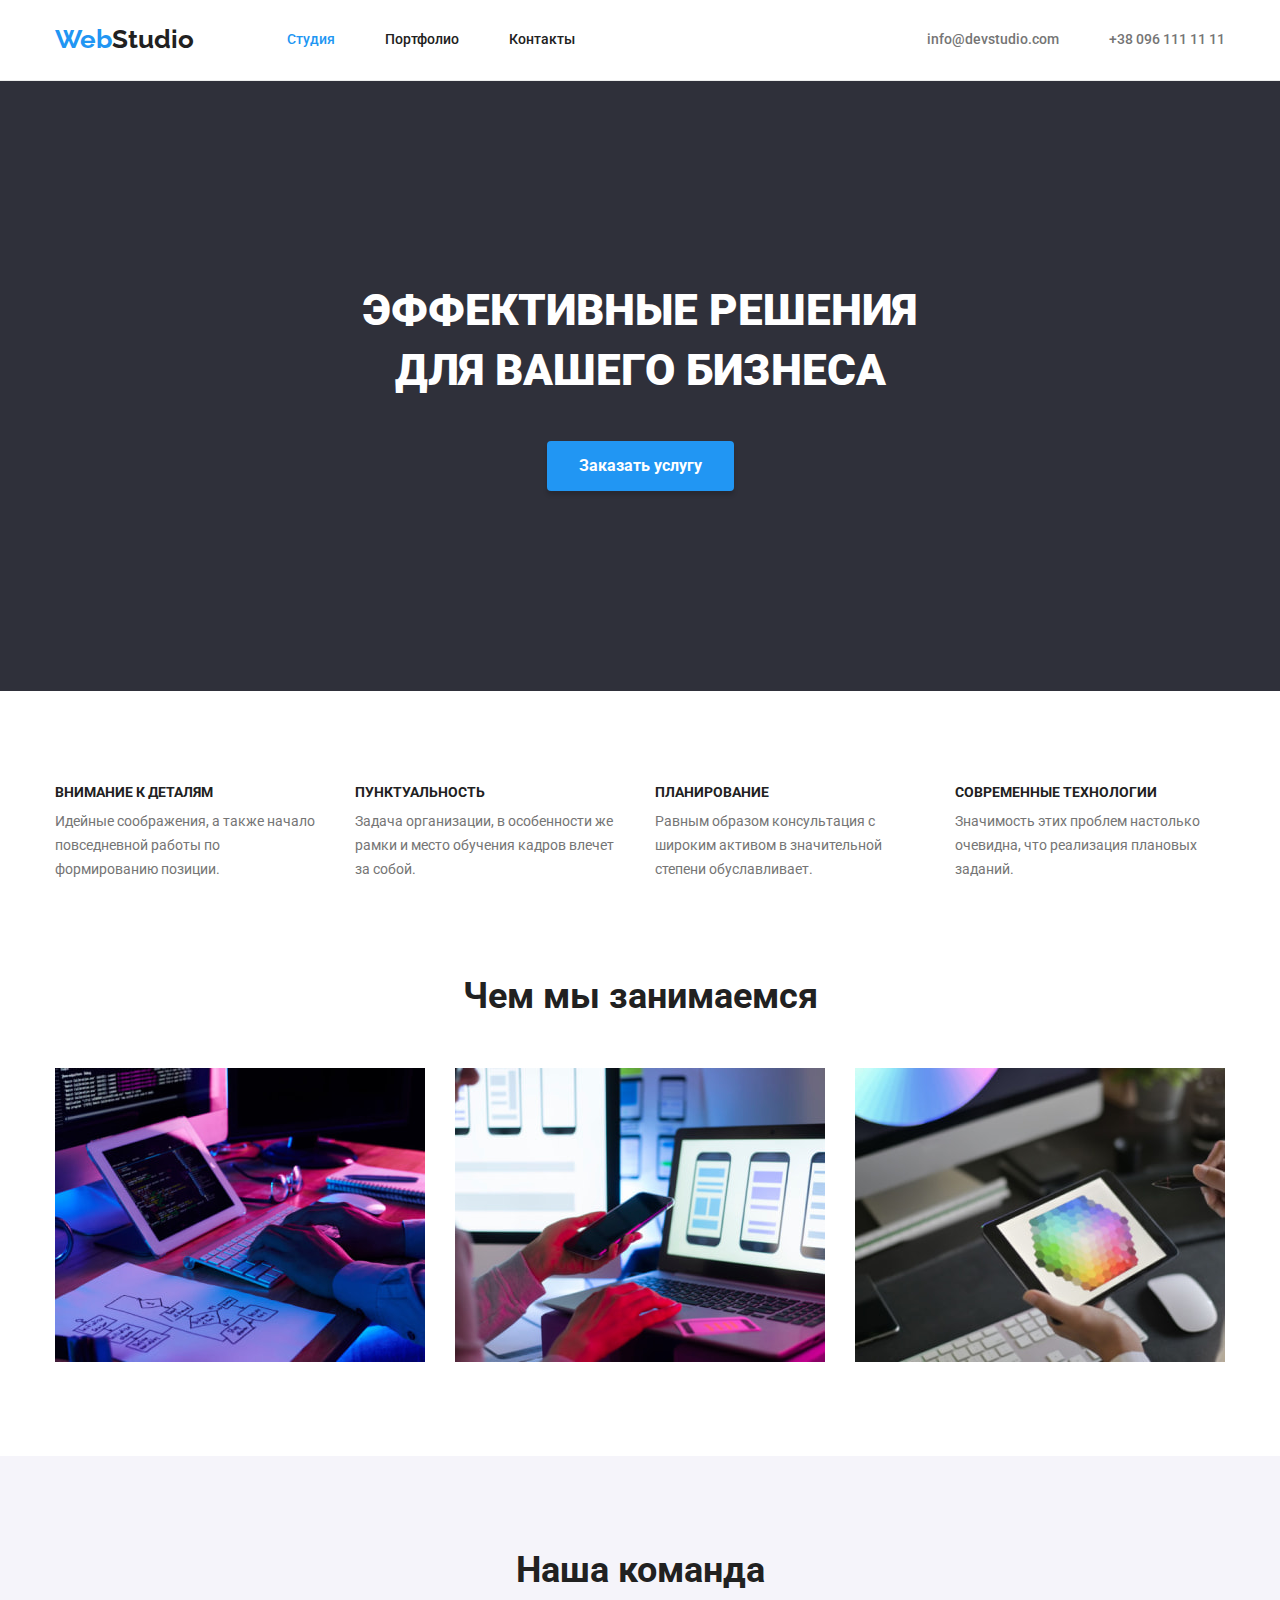
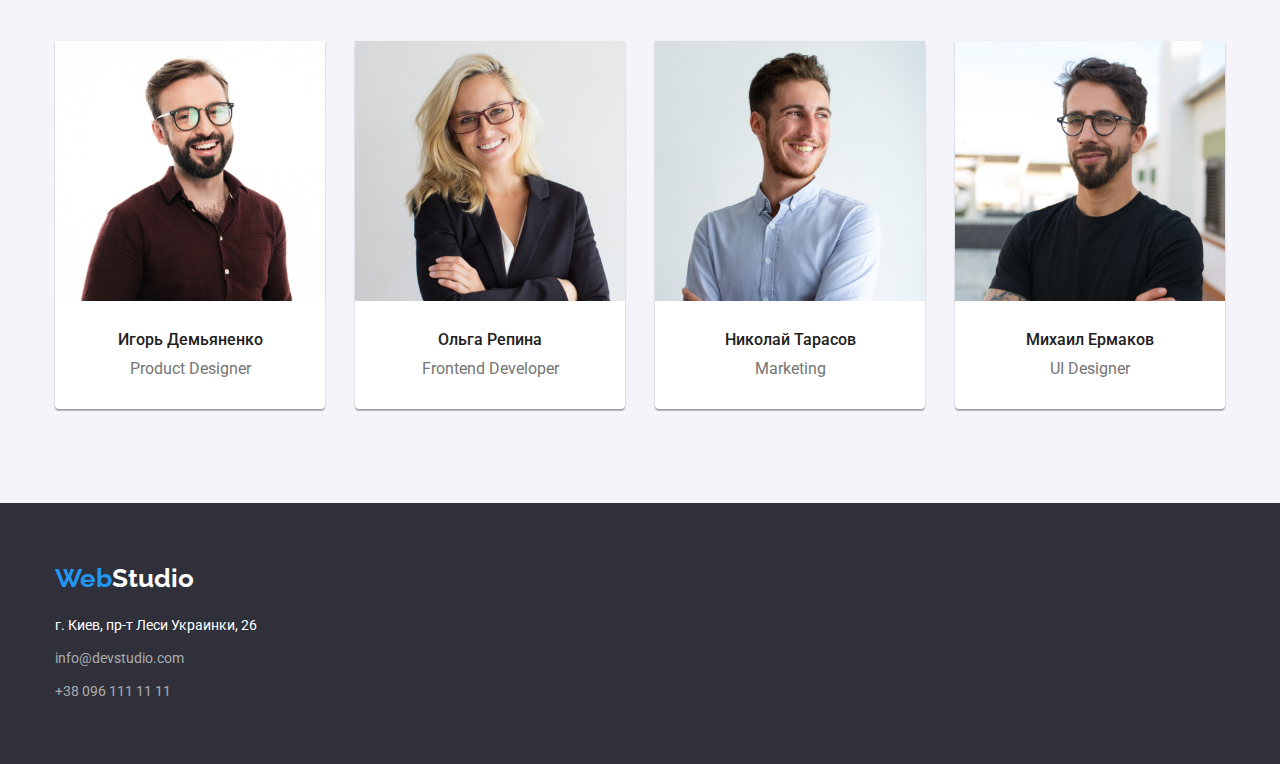
==== index.html @ 48e83b1e "Initial commit" ====
<!DOCTYPE html>
<html lang="ru">

<head>
    <meta charset="UTF-8">
    <meta http-equiv="X-UA-Compatible" content="IE=edge">
    <meta name="viewport" content="width=device-width, initial-scale=1.0">
    <title>WebStudio</title>
    <link rel="preconnect" href="https://fonts.googleapis.com">
    <link rel="preconnect" href="https://fonts.gstatic.com" crossorigin>
    <link
        href="https://fonts.googleapis.com/css2?family=Raleway:wght@700&family=Roboto:wght@400;500;700;900&display=swap"
        rel="stylesheet">
    <link rel="stylesheet" href="https://cdn.jsdelivr.net/npm/modern-normalize@1.1.0/modern-normalize.min.css">

    <link rel="stylesheet" href="./css/styles.css">
</head>

<body>
    <!--Navigation-->

    <header class="header-page">
        <div class="container header-container">
            <nav class="nav">
                <a href="/" class="logo">Web<span class="logo-header">Studio</span>
                </a>

                <ul class="site-nav">
                    <li class="item">
                        <a href="./index.html" class="link-nav current">
                            Студия
                        </a>
                    </li>

                    <li class="item">
                        <a href="./portfolio.html" class="link-nav">
                            Портфолио
                        </a>
                    </li>

                    <li class="item">
                        <a href="#Contacts" class="link-nav">
                            Контакты
                        </a>
                    </li>
                </ul>
            </nav>
            <ul class="header-contacts">
                <li class="item">
                    <a href="mailto:info@devstudio.com" class="contacts nav-contacts">info@devstudio.com</a>
                </li>
                <li class="item">
                    <a href="tet:+380961111111" class="contacts nav-contacts">+38 096 111 11 11</a>
                </li>
            </ul>
        </div>
    </header>

    <main>
        <!--Hero-->
        <section class="hero">
            <h1 class="hero-title">
                Эффективные решения <br />для вашего бизнеса
            </h1>
            <button type="button" class="hero-button">Заказать услугу</button>
        </section>
        <!--Переваги-->
        <section class="section">
            <div class="container">
                <h2 class="section-title visually-hidden">Наши особенности</h2>
                <ul class="benefits">
                    <li class="item">
                        <h3 class="title-benefits">
                            Внимание к деталям
                        </h3>
                        <p class="text-benefits">
                            Идейные соображения, а также начало повседневной работы по формированию позиции.
                        </p>
                    </li>

                    <li class="item">
                        <h3 class="title-benefits">
                            Пунктуальность
                        </h3>
                        <p class="text-benefits">
                            Задача организации, в особенности же рамки и место обучения кадров влечет за собой.
                        </p>
                    </li>

                    <li class="item">
                        <h3 class="title-benefits">
                            Планирование
                        </h3>
                        <p class="text-benefits">
                            Равным образом консультация с широким активом в значительной степени обуславливает.
                        </p>
                    </li>

                    <li class="item">
                        <h3 class="title-benefits">
                            Современные технологии
                        </h3>
                        <p class="text-benefits">
                            Значимость этих проблем настолько очевидна, что реализация плановых заданий.
                        </p>
                    </li>

                </ul>
            </div>
        </section>
        <!--Services-->
        <section class="section services">
            <div class="container">
                <h2 class="section-title services-title ">Чем мы занимаемся</h2>
                <ul class="services-img">
                    <li class="item">
                        <img src="./img/pk1.jpg" alt="Человек пишет код" width="370">
                    </li>
                    <li class="item">
                        <img src="./img/pk2.jpg" alt="Телефон и компьютер" width="370">
                    </li>
                    <li class="item">
                        <img src="./img/pk3.jpg" alt="Планшет" width="370">
                    </li>
                </ul>
            </div>
        </section>
        <!--Team-->
        <section class="section team">
            <div class="container">
                <h2 class="section-title team-title">Наша команда</h2>
                <ul class="team-list">
                    <li class="item">
                        <img src="./img/man1.jpg" alt="Юноша" width="270">
                        <div class="team-card">
                            <h3 class="person">Игорь Демьяненко</h3>
                            <p lang="en" class="profession">Product Designer</p>
                        </div>

                    </li>
                    <li class="item">

                        <img src="./img/woman2.jpg" alt="Девушка" width="270">
                        <div class="team-card">
                            <h3 class="person">Ольга Репина</h3>
                            <p lang="en" class="profession">Frontend Developer</p>
                        </div>
                    </li>
                    <li class="item">

                        <img src="./img/man3.jpg" alt="Юноша" width="270">
                        <div class="team-card">
                            <h3 class="person">Николай Тарасов</h3>
                            <p lang="en" class="profession">Marketing</p>
                        </div>
                    </li>
                    <li class="item">

                        <img src="./img/man4.jpg" alt="Юноша" width="270">
                        <div class="team-card">
                            <h3 class="person">Михаил Ермаков</h3>
                            <p lang="en" class="profession">UI Designer</p>
                        </div>
                    </li>
                </ul>
            </div>
        </section>
    </main>
    <!--Footer-->
    <footer class="footer">
        <div class="container">
            <a href="./index.html" class="logo footer-logo">Web<span class="logo-footer">Studio</span>
            </a>
            <address class="address">г. Киев, пр-т Леси Украинки, 26</address>
            <ul class="footer-contacts-list">
                <li class="item">
                    <a href="mailto:info@devstudio.com" class="footer-contacts">info@devstudio.com</a>
                </li>
                <li class="item">
                    <a href="tet:+380961111111" class="footer-contacts">+38 096 111 11 11</a>
                </li>
            </ul>
        </div>
    </footer>

</body>

</html>
---- css/styles.css ----
body {
    color: #212121;
    ;
    font-family: 'Roboto',
        sans-serif;
}

a {
    text-decoration: none;
}

ul {
    list-style: none;
    margin: 0;
    padding: 0;
}

h1,
h2,
h3,
h4,
h5,
h6,
p {
    margin: 0;
}

section {
    padding-top: 94px;
    padding-bottom: 94px;
}

.container {
    margin-left: auto;
    margin-right: auto;
    padding-right: 15px;
    padding-left: 15px;
    width: 1200px;
}

img {
    display: block;
    max-width: 100%;
    height: auto;
}

/*Navigation*/
.header-container {
    display: flex;
    align-items: center;
}

.header-page {
    background: #FFFFFF;
    border-bottom: 1px solid #ECECEC;
}

.nav {
    display: flex;
    align-items: center;
    margin: 0;
    max-width: 100%;
}

.logo {
    margin-top: 0;
    font-family: 'Raleway';
    font-weight: 700;
    font-size: 26px;
    line-height: 1.2;
    color: #2196F3;
}

.logo-header {
    color: #212121;
}

.site-nav {
    display: flex;
    margin-left: 93px;
    margin-top: 0;
}

.site-nav .item:not(:last-child) {
    margin-right: 50px;
}

.nav-contacts,
.link-nav {
    display: block;
    padding-top: 32px;
    padding-bottom: 32px;
    margin-top: 0;
    margin-bottom: 0;
}

.link-nav {
    font-weight: 500;
    font-size: 14px;
    line-height: 1.14;
    color: #212121;
}

.link-nav.current {
    color: #2196F3;
    ;
}

.link-nav:hover,
.link-nav:focus {
    font-weight: 500;
    font-size: 14px;
    line-height: 1.14;
    color: #2196F3;
}

.header-contacts {
    display: flex;
    margin-left: auto;
}

.header-contacts .item:not(:last-child) {
    margin-right: 50px;
}


.header-contacts .contacts {
    font-weight: 500;
    font-size: 14px;
    line-height: 1.14;
    color: #757575;
}

.contacts:hover,
.contacts:focus {
    color: #2196f3;
}

.link-nav,
.contacts,
.btn {
    cursor: pointer;
}

/*Hero*/
.hero {
    margin-left: auto;
    margin-right: auto;
    padding-top: 200px;
    padding-bottom: 200px;
    max-width: 1600px;
    text-align: center;
    background-color: #2F303A;
}

.hero-title {
    margin: 0;
    margin-bottom: 40px;
    font-weight: 900;
    font-size: 44px;
    line-height: 1.36;
    background-color: #2F303A;
    color: #FFFFFF;
    text-transform: uppercase;
    text-align: center;


}

.hero .hero-button {
    padding: 10px 32px;
    box-shadow: 0px 4px 4px rgba(0, 0, 0, 0.15);
    border-radius: 4px;
    font-weight: 700;
    border: 0;
    font-size: 16px;
    line-height: 1.87;
    background-color: #2196f3;
    color: #FFFFFF;
    font-family: inherit;
}

.hero-button:hover,
.hero-button:focus {}

/*Переваги*/
.section-title {

    font-weight: 700;
    font-size: 36px;
    line-height: 1.16;
    text-align: center;
}

.visually-hidden {
    position: absolute;
    white-space: nowrap;
    width: 1px;
    height: 1px;
    overflow: hidden;
    border: 0;
    padding: 0;
    clip: rect(0 0 0 0);
    clip-path: inset(50%);
    margin: -1px;
}

.title-benefits {
    font-weight: 700;
    font-size: 14px;
    line-height: 1.14;
    text-transform: uppercase;
}

.benefits {
    display: flex;
    flex-wrap: wrap;
    margin-top: 0;
    padding-left: 0;
}

.benefits .item {
    width: 270px;
}

.benefits .item:not(:last-child) {
    margin-right: 30px;
}

.text-benefits {
    margin-top: 10px;
    font-size: 14px;
    line-height: 1.7;
    color: #757575;
}

/*Services*/
.section.services {
    padding-top: 0;
    padding-right: 0;
    padding-left: 0;
}

.services-title {
    margin-top: 0;
    margin-bottom: 50px;

}

.services-img {
    display: flex;
    flex-wrap: wrap;
    margin-top: 0;
    padding-left: 0;
}

.services-img .item:not(:last-child) {
    margin-right: 30px;
}

/*Team*/
.team {
    background-color: #F5F4FA;
    padding-right: 0;
    padding-left: 0;
}


.team-title {
    padding-top: 0;
    margin: 0;
    margin-bottom: 50px;
}

.team-list {
    display: flex;
    flex-wrap: wrap;
    margin-top: 0;
    margin: 0;
    padding-left: 0;
}

.team-list .item {
    box-shadow: 0px 1px 3px rgba(0, 0, 0, 0.12),
        0px 1px 1px rgba(0, 0, 0, 0.14),
        0px 2px 1px rgba(0, 0, 0, 0.2);
    border-radius: 0px 0px 4px 4px;
    background-color: #FFFFFF;
}

.team-list .item:not(:last-child) {
    margin-right: 30px;
}

.team-card {
    padding-top: 30px;
    padding-bottom: 30px;
    margin-right: auto;
    margin-left: auto;
    text-align: center;
}

.person {
    margin-bottom: 10px;
    font-weight: 500;
    font-size: 16px;
    line-height: 1.18;
}

.profession {
    font-size: 16px;
    line-height: 1.18;
    color: #757575;
}

/*Footer*/
.footer {
    display: block;
    padding-top: 60px;
    padding-bottom: 60px;
    background-color: #2F303A;
    max-width: 1600px;
    margin-left: auto;
    margin-right: auto;
}

.footer-logo {
    display: block;
    margin-bottom: 20px;
}

.logo-footer {
    color: #FFFFFF;
}

.address {
    margin-bottom: 9px;
    font-size: 14px;
    line-height: 1.7;
    color: #FFFFFF;
    font-style: normal;
}

.footer-contacts-list {
    margin: 0;
    padding-left: 0;
}

.footer-contacts {
    font-size: 14px;
    line-height: 1.7;
    color: rgba(255, 255, 255, 0.6);
}

.footer-contacts-list .item:not(:last-child) {
    margin-bottom: 9px;
}

/*Основна сторінка Портфоліо*/
.filter {
    display: flex;
    justify-content: center;
    align-items: baseline;
    margin: 0;
    margin-bottom: 50px;
}

.filter .item:not(:last-child) {
    margin-right: 8px;
}

.btn {
    box-sizing: border-box;
    height: 38px;
    padding: 6px 22px;
    margin: 0;
    font-weight: 500;
    font-size: 16px;
    line-height: 1.6;
    background: #F5F4FA;
    border: none;
    border-radius: 4px;
    font-family: inherit;
}

.btn:hover,
.btn:focus {
    background-color: #2196F3;
    color: #FFFFFF;
}

.portfolio-bloxs {
    display: flex;
    flex-wrap: wrap;
    margin-left: -30px;
    margin-top: -30px;

}

.portfolio-bloxs .item {
    border: none;
    margin-left: 30px;
    margin-top: 30px;
    flex-basis: calc((100% - 90px) / 3);
    background: #FFFFFF;
}

.text-portfolio {
    padding: 20px 24px;
}

.filter-title {
    margin-bottom: 4px;
    font-weight: 700;
    font-size: 18px;
    line-height: 2;
    color: #212121;
}

.filter-text {
    font-size: 16px;
    line-height: 1.87;
    color: #757575;
}
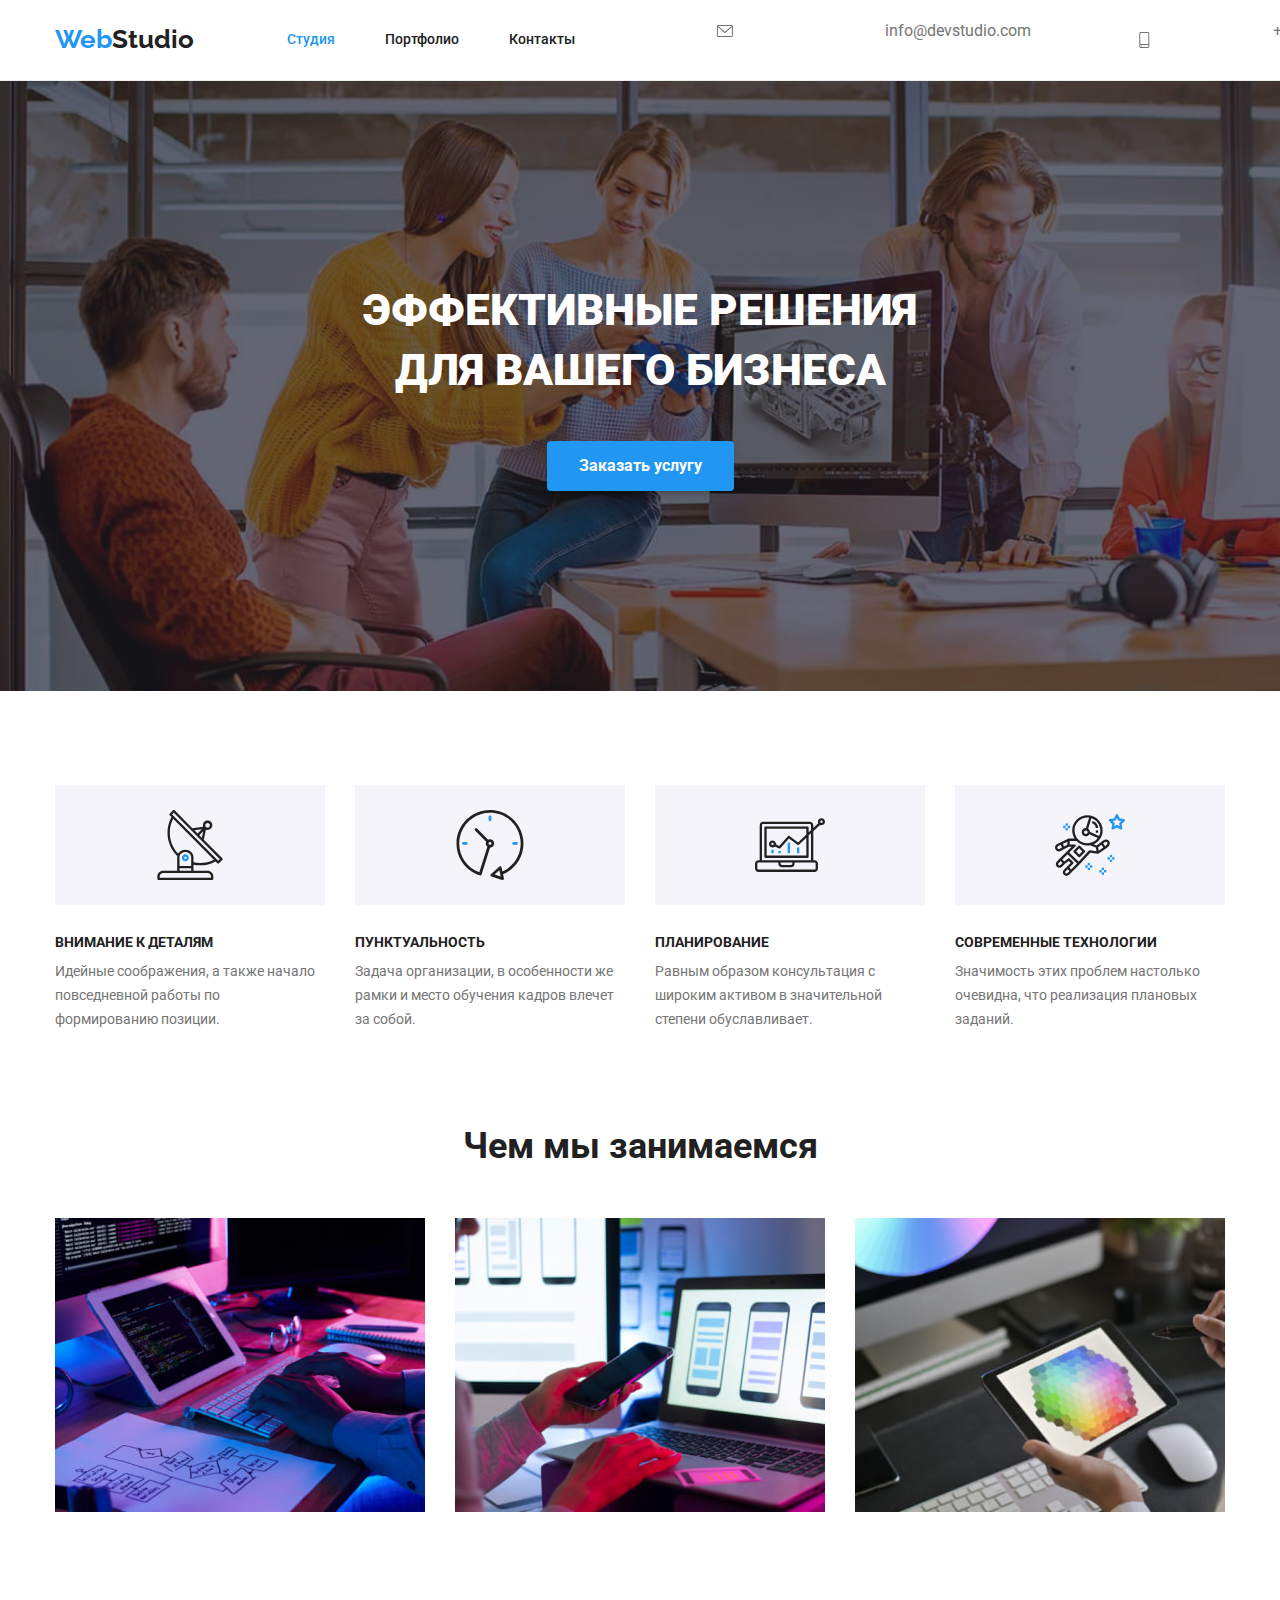
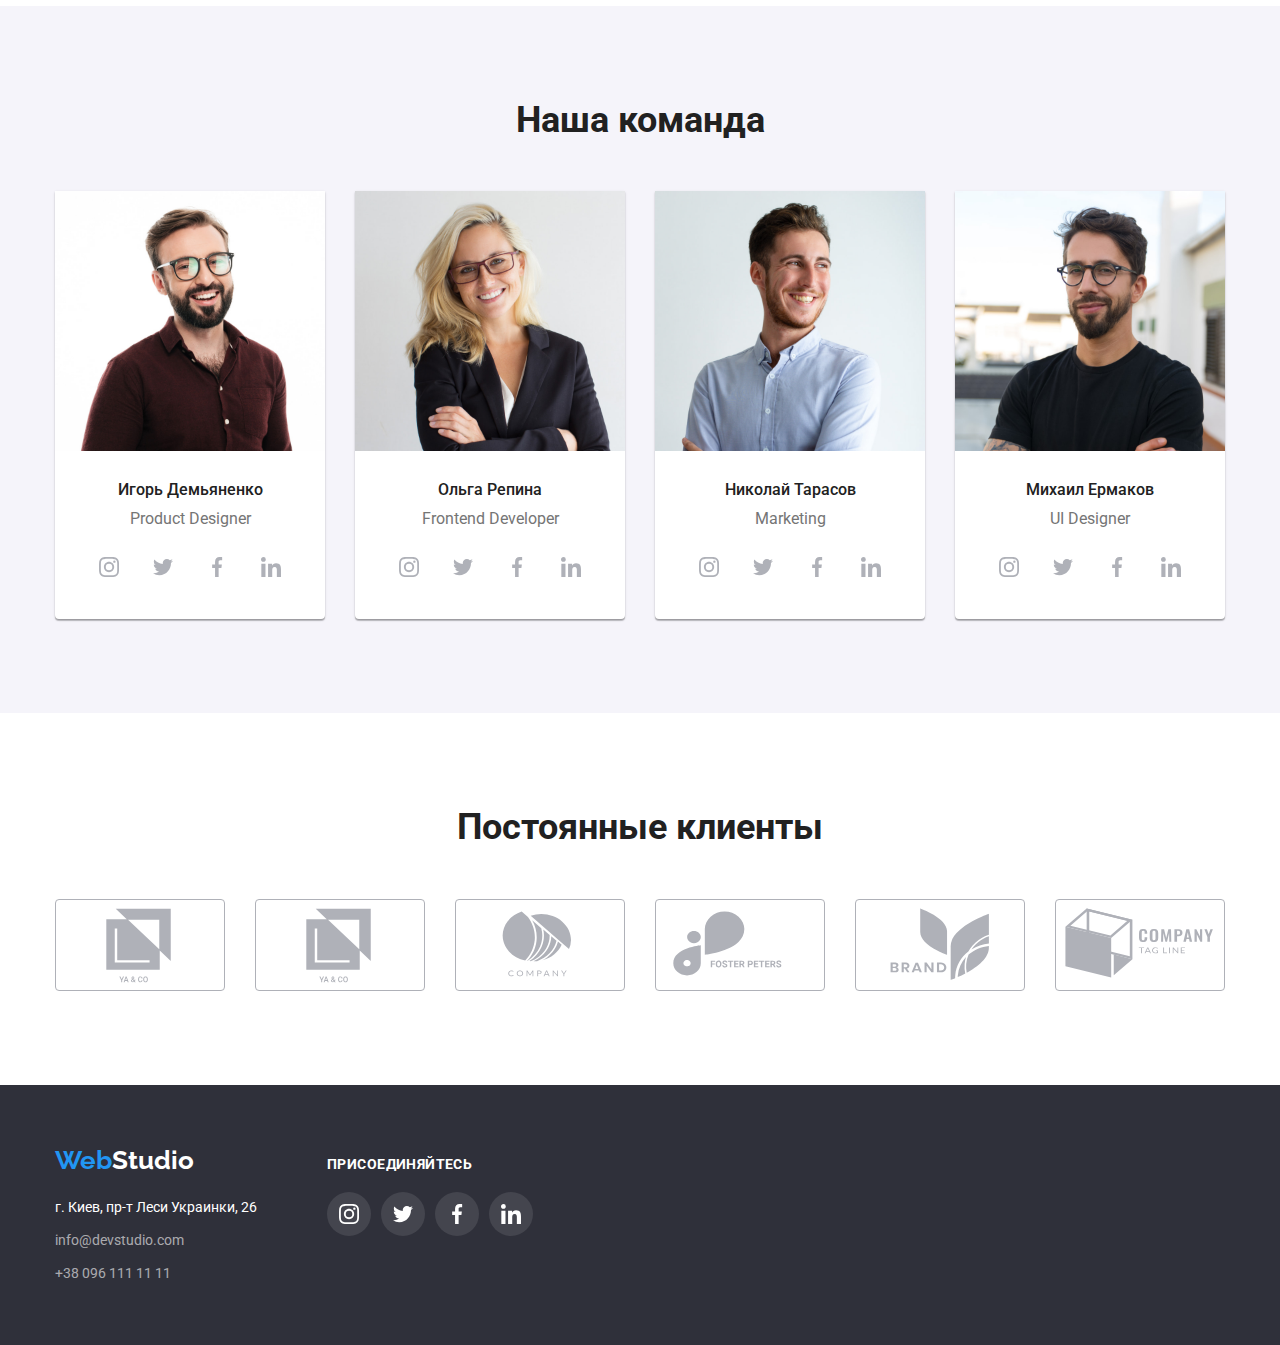
==== commit bd5dfd42: "Додані всі іконки" ====
--- a/index.html
+++ b/index.html
@@ -47,10 +47,20 @@
             </nav>
             <ul class="header-contacts">
                 <li class="item">
-                    <a href="mailto:info@devstudio.com" class="contacts nav-contacts">info@devstudio.com</a>
+                    <a class="contacts-link" href="mailto:info@devstudio.com" class="contacts nav-contacts">
+                        <svg class="contacts-icon" with="16" height="12">
+                            <use href="./img/sprite.svg#icon-mail"></use>
+                        </svg>
+                        info@devstudio.com
+                    </a>
                 </li>
                 <li class="item">
-                    <a href="tet:+380961111111" class="contacts nav-contacts">+38 096 111 11 11</a>
+                    <a class="contacts-link" href="tet:+380961111111" class="contacts nav-contacts">
+                        <svg class="contacts-icon" with="10" height="16">
+                            <use href="./img/sprite.svg#icon-phone"></use>
+                        </svg>
+                        +38 096 111 11 11
+                    </a>
                 </li>
             </ul>
         </div>
@@ -70,6 +80,11 @@
                 <h2 class="section-title visually-hidden">Наши особенности</h2>
                 <ul class="benefits">
                     <li class="item">
+                        <div class="benefits-pictures">
+                            <svg class="benefits-icons" widht="70" height="70">
+                                <use href="./img/sprite.svg#icon-antenna-1"></use>
+                            </svg>
+                        </div>
                         <h3 class="title-benefits">
                             Внимание к деталям
                         </h3>
@@ -79,6 +94,11 @@
                     </li>
 
                     <li class="item">
+                        <div class="benefits-pictures">
+                            <svg class="benefits-icons" widht="70" height="70">
+                                <use href="./img/sprite.svg#icon-clock-1"></use>
+                            </svg>
+                        </div>
                         <h3 class="title-benefits">
                             Пунктуальность
                         </h3>
@@ -88,6 +108,11 @@
                     </li>
 
                     <li class="item">
+                        <div class="benefits-pictures">
+                            <svg class="benefits-icons" widht="70" height="70">
+                                <use href="./img/sprite.svg#icon-diagram-1"></use>
+                            </svg>
+                        </div>
                         <h3 class="title-benefits">
                             Планирование
                         </h3>
@@ -97,6 +122,11 @@
                     </li>
 
                     <li class="item">
+                        <div class="benefits-pictures">
+                            <svg class="benefits-icons" widht="70" height="70">
+                                <use href="./img/sprite.svg#icon-astronaut-1"></use>
+                            </svg>
+                        </div>
                         <h3 class="title-benefits">
                             Современные технологии
                         </h3>
@@ -135,6 +165,40 @@
                         <div class="team-card">
                             <h3 class="person">Игорь Демьяненко</h3>
                             <p lang="en" class="profession">Product Designer</p>
+                            <ul class="social-icons-list">
+                                <li class="team-social-icons">
+                                    <a class="link-social-icons" href="">
+                                        <svg class="social-icons" width="20" hight="20">
+                                            <use href="./img/sprite.svg#icon-instagram">
+                                            </use>
+                                        </svg>
+                                    </a>
+                                </li>
+                                <li class="team-social-icons">
+                                    <a class="link-social-icons" href="">
+                                        <svg class="social-icons" width="20" hight="20">
+                                            <use href="./img/sprite.svg#icon-twitter-1">
+                                            </use>
+                                        </svg>
+                                    </a>
+                                </li>
+                                <li class="team-social-icons">
+                                    <a class="link-social-icons" href="">
+                                        <svg class="social-icons" width="20" hight="20">
+                                            <use href="./img/sprite.svg#icon-facebook">
+                                            </use>
+                                        </svg>
+                                    </a>
+                                </li>
+                                <li class="team-social-icons">
+                                    <a class="link-social-icons" href="">
+                                        <svg class="social-icons" width="20" hight="20">
+                                            <use href="./img/sprite.svg#icon-linkedin">
+                                            </use>
+                                        </svg>
+                                    </a>
+                                </li>
+                            </ul>
                         </div>
 
                     </li>
@@ -144,6 +208,40 @@
                         <div class="team-card">
                             <h3 class="person">Ольга Репина</h3>
                             <p lang="en" class="profession">Frontend Developer</p>
+                            <ul class="social-icons-list">
+                                <li class="team-social-icons">
+                                    <a class="link-social-icons" href="">
+                                        <svg class="social-icons" width="20" hight="20">
+                                            <use href="./img/sprite.svg#icon-instagram">
+                                            </use>
+                                        </svg>
+                                    </a>
+                                </li>
+                                <li class="team-social-icons">
+                                    <a class="link-social-icons" href="">
+                                        <svg class="social-icons" width="20" hight="20">
+                                            <use href="./img/sprite.svg#icon-twitter-1">
+                                            </use>
+                                        </svg>
+                                    </a>
+                                </li>
+                                <li class="team-social-icons">
+                                    <a class="link-social-icons" href="">
+                                        <svg class="social-icons" width="20" hight="20">
+                                            <use href="./img/sprite.svg#icon-facebook">
+                                            </use>
+                                        </svg>
+                                    </a>
+                                </li>
+                                <li class="team-social-icons">
+                                    <a class="link-social-icons" href="">
+                                        <svg class="social-icons" width="20" hight="20">
+                                            <use href="./img/sprite.svg#icon-linkedin">
+                                            </use>
+                                        </svg>
+                                    </a>
+                                </li>
+                            </ul>
                         </div>
                     </li>
                     <li class="item">
@@ -152,6 +250,40 @@
                         <div class="team-card">
                             <h3 class="person">Николай Тарасов</h3>
                             <p lang="en" class="profession">Marketing</p>
+                            <ul class="social-icons-list">
+                                <li class="team-social-icons">
+                                    <a class="link-social-icons" href="">
+                                        <svg class="social-icons" width="20" hight="20">
+                                            <use href="./img/sprite.svg#icon-instagram">
+                                            </use>
+                                        </svg>
+                                    </a>
+                                </li>
+                                <li class="team-social-icons">
+                                    <a class="link-social-icons" href="">
+                                        <svg class="social-icons" width="20" hight="20">
+                                            <use href="./img/sprite.svg#icon-twitter-1">
+                                            </use>
+                                        </svg>
+                                    </a>
+                                </li>
+                                <li class="team-social-icons">
+                                    <a class="link-social-icons" href="">
+                                        <svg class="social-icons" width="20" hight="20">
+                                            <use href="./img/sprite.svg#icon-facebook">
+                                            </use>
+                                        </svg>
+                                    </a>
+                                </li>
+                                <li class="team-social-icons">
+                                    <a class="link-social-icons" href="">
+                                        <svg class="social-icons" width="20" hight="20">
+                                            <use href="./img/sprite.svg#icon-linkedin">
+                                            </use>
+                                        </svg>
+                                    </a>
+                                </li>
+                            </ul>
                         </div>
                     </li>
                     <li class="item">
@@ -160,26 +292,157 @@
                         <div class="team-card">
                             <h3 class="person">Михаил Ермаков</h3>
                             <p lang="en" class="profession">UI Designer</p>
-                        </div>
-                    </li>
-                </ul>
+                            <ul class="social-icons-list">
+                                <li class="team-social-icons">
+                                    <a class="link-social-icons" href="">
+                                        <svg class="social-icons" width="20" hight="20">
+                                            <use href="./img/sprite.svg#icon-instagram">
+                                            </use>
+                                        </svg>
+                                    </a>
+                                </li>
+                                <li class="team-social-icons">
+                                    <a class="link-social-icons" href="">
+                                        <svg class="social-icons" width="20" hight="20">
+                                            <use href="./img/sprite.svg#icon-twitter-1">
+                                            </use>
+                                        </svg>
+                                    </a>
+                                </li>
+                                <li class="team-social-icons">
+                                    <a class="link-social-icons" href="">
+                                        <svg class="social-icons" width="20" hight="20">
+                                            <use href="./img/sprite.svg#icon-facebook">
+                                            </use>
+                                        </svg>
+                                    </a>
+                                </li>
+                                <li class="team-social-icons">
+                                    <a class="link-social-icons" href="">
+                                        <svg class="social-icons" width="20" hight="20">
+                                            <use href="./img/sprite.svg#icon-linkedin">
+                                            </use>
+                                        </svg>
+                                    </a>
+                                </li>
+                            </ul>
+                        </div>
+                    </li>
+                </ul>
+            </div>
+        </section>
+        <!--Our clients-->
+        <section class="section clients">
+            <div class="container">
+                <h2 class="section-title clients-title">Постоянные клиенты</h2>
+                <ul class="clients-list">
+                    <li class="clients-item">
+                        <a class="clients-link" href="">
+                            <svg class="clients-icons" widht="106" heigth="60">
+                                <use href="./img/sprite.svg#icon-Logo-1">
+                                </use>
+                            </svg>
+                        </a>
+                    </li>
+                    <li class="clients-item">
+                        <a class="clients-link" href="">
+                            <svg class="clients-icons" widht="106" heigth="60">
+                                <use href="./img/sprite.svg#icon-Logo-1">
+                                </use>
+                            </svg>
+                        </a>
+                    </li>
+                    <li class="clients-item">
+                        <a class="clients-link" href="">
+                            <svg class="clients-icons" widht="106" heigth="60">
+                                <use href="./img/sprite.svg#icon-Logo-2">
+                                </use>
+                            </svg>
+                        </a>
+                    </li>
+                    <li class="clients-item">
+                        <a class="clients-link" href="">
+                            <svg class="clients-icons" widht="106" heigth="60">
+                                <use href="./img/sprite.svg#icon-Logo-3">
+                                </use>
+                            </svg>
+                        </a>
+                    </li>
+                    <li class="clients-item">
+                        <a class="clients-link" href="">
+                            <svg class="clients-icons" widht="106" heigth="60">
+                                <use href="./img/sprite.svg#icon-Logo-4">
+                                </use>
+                            </svg>
+                        </a>
+                    </li>
+                    <li class="clients-item">
+                        <a class="clients-link" href="">
+                            <svg class="clients-icons" widht="106" heigth="60">
+                                <use href="./img/sprite.svg#icon-Logo-5">
+                                </use>
+                            </svg>
+                        </a>
+                    </li>
+                </ul>
+
             </div>
         </section>
     </main>
     <!--Footer-->
     <footer class="footer">
-        <div class="container">
-            <a href="./index.html" class="logo footer-logo">Web<span class="logo-footer">Studio</span>
-            </a>
-            <address class="address">г. Киев, пр-т Леси Украинки, 26</address>
-            <ul class="footer-contacts-list">
-                <li class="item">
-                    <a href="mailto:info@devstudio.com" class="footer-contacts">info@devstudio.com</a>
-                </li>
-                <li class="item">
-                    <a href="tet:+380961111111" class="footer-contacts">+38 096 111 11 11</a>
-                </li>
-            </ul>
+        <div class="container footer-section">
+            <div class="footer-left">
+                <a href="./index.html" class="logo footer-logo">Web<span class="logo-footer">Studio</span>
+                </a>
+                <address class="address">г. Киев, пр-т Леси Украинки, 26</address>
+                <ul class="footer-contacts-list">
+                    <li class="item">
+                        <a href="mailto:info@devstudio.com" class="footer-contacts">info@devstudio.com</a>
+                    </li>
+                    <li class="item">
+                        <a href="tet:+380961111111" class="footer-contacts">+38 096 111 11 11</a>
+                    </li>
+                </ul>
+            </div>
+            <div class="footer-right">
+                <p class="joing-us">присоединяйтесь</p>
+                <ul class="footer-icons-list">
+                    <li class="footer-social-icons">
+                        <a class="link-footer-icons" href="">
+                            <svg class="social-icons-footer" width="20" hight="20">
+                                <use href="./img/sprite.svg#icon-instagram">
+                                </use>
+                            </svg>
+                        </a>
+                    </li>
+                    <li class="footer-social-icons">
+                        <a class="link-footer-icons" href="">
+                            <svg class="social-icons-footer" width="20" hight="20">
+                                <use href="./img/sprite.svg#icon-twitter-1">
+                                </use>
+                            </svg>
+                        </a>
+                    </li>
+                    <li class="footer-social-icons">
+                        <a class="link-footer-icons" href="">
+                            <svg class="social-icons-footer" width="20" hight="20">
+                                <use href="./img/sprite.svg#icon-facebook">
+                                </use>
+                            </svg>
+                        </a>
+                    </li>
+                    <li class="footer-social-icons">
+                        <a class="link-footer-icons" href="">
+                            <svg class="social-icons-footer" width="20" hight="20">
+                                <use href="./img/sprite.svg#icon-linkedin">
+                                </use>
+                            </svg>
+                        </a>
+                    </li>
+                </ul>
+            </div>
+
         </div>
     </footer>
 
--- a/css/styles.css
+++ b/css/styles.css
@@ -117,10 +117,7 @@
 .header-contacts {
     display: flex;
     margin-left: auto;
-}
-
-.header-contacts .item:not(:last-child) {
-    margin-right: 50px;
+    text-align: center;
 }
 
 
@@ -128,11 +125,31 @@
     font-weight: 500;
     font-size: 14px;
     line-height: 1.14;
-    color: #757575;
 }
 
 .contacts:hover,
 .contacts:focus {
+    color: #2196f3;
+}
+
+.contacts-link {
+    display: flex;
+    align-items: center;
+    color: #757575;
+}
+
+.contacts-link:hover,
+.contacts-link:focus {
+    color: #2196f3;
+}
+
+.contacts-icon {
+    fill: currentColor;
+    margin-right: 10px;
+}
+
+.contacts-icon:hover,
+.contacts-icon:focus {
     color: #2196f3;
 }
 
@@ -151,6 +168,10 @@
     max-width: 1600px;
     text-align: center;
     background-color: #2F303A;
+
+    background-image: linear-gradient(to right, rgba(47, 48, 58, 0.4), rgba(47, 48, 58, 0.4)), url(../img/hero-img.jpg);
+    background-size: cover;
+    background-repeat: no-repeat;
 }
 
 .hero-title {
@@ -159,7 +180,6 @@
     font-weight: 900;
     font-size: 44px;
     line-height: 1.36;
-    background-color: #2F303A;
     color: #FFFFFF;
     text-transform: uppercase;
     text-align: center;
@@ -227,6 +247,15 @@
     margin-right: 30px;
 }
 
+.benefits-pictures {
+    display: flex;
+    justify-content: center;
+    height: 120px;
+    align-items: center;
+    background-color: #F5F4FA;
+    margin-bottom: 30px;
+}
+
 .text-benefits {
     margin-top: 10px;
     font-size: 14px;
@@ -311,6 +340,100 @@
     font-size: 16px;
     line-height: 1.18;
     color: #757575;
+    margin-bottom: 16px;
+}
+
+.social-icons-list {
+    display: flex;
+    justify-content: center;
+}
+
+.team-social-icons,
+.footer-social-icons {
+    width: 44px;
+    height: 44px;
+    border-radius: 50px;
+
+    display: flex;
+    justify-content: center;
+    align-items: center;
+}
+
+.team-social-icons:not(:last-child),
+.footer-social-icons:not(:last-child) {
+    margin-right: 10px;
+}
+
+.link-social-icons,
+.link-footer-icons {
+    display: flex;
+    justify-content: center;
+    align-items: center;
+    width: 100%;
+    height: 100%;
+    border-radius: 50%;
+}
+
+.link-social-icons:hover,
+.link-social-icons:focus,
+.link-footer-icons:hover,
+.link-footer-icons:focus {
+    background-color: #2196F3;
+}
+
+.social-icons {
+    fill: #AFB1B8;
+}
+
+.social-icons:hover,
+.social-icons:focus,
+.social-icons-footer:hover,
+.social-icons-footer:focus {
+    fill: #FFFFFF;
+}
+
+.clients-title {
+    margin-bottom: 50px;
+}
+
+.clients-list {
+    display: flex;
+}
+
+.clients-item {
+    width: 170px;
+    height: 92px;
+    border: 1px solid #AFB1B8;
+    border-radius: 4px;
+    display: flex;
+    justify-content: center;
+    align-items: center;
+}
+
+.clients-item:not(:last-child) {
+    margin-right: 30px;
+}
+
+.clients-item:hover,
+.clients-item:focus {
+    border: 1px solid #2196F3;
+}
+
+.clients-link {
+    width: 100%;
+    height: 100%;
+    display: flex;
+    justify-content: center;
+    align-items: center;
+}
+
+.clients-icons {
+    fill: #AFB1B8;
+}
+
+.clients-icons:hover,
+.clients-icons:focus {
+    fill: #2196F3;
 }
 
 /*Footer*/
@@ -324,6 +447,15 @@
     margin-right: auto;
 }
 
+.footer-section {
+    display: flex;
+    align-items: baseline;
+}
+
+.footer-left {
+    margin-right: 70px;
+}
+
 .footer-logo {
     display: block;
     margin-bottom: 20px;
@@ -354,6 +486,29 @@
 
 .footer-contacts-list .item:not(:last-child) {
     margin-bottom: 9px;
+}
+
+.joing-us {
+    font-weight: 700;
+    font-size: 14px;
+    line-height: 16px;
+    letter-spacing: 0.03em;
+    text-transform: uppercase;
+    color: #FFFFFF;
+    margin-bottom: 20px;
+}
+
+.footer-icons-list {
+    display: flex;
+    justify-content: center;
+}
+
+.link-footer-icons {
+    background-color: rgba(255, 255, 255, 0.1);
+}
+
+.social-icons-footer {
+    fill: #FFFFFF
 }
 
 /*Основна сторінка Портфоліо*/
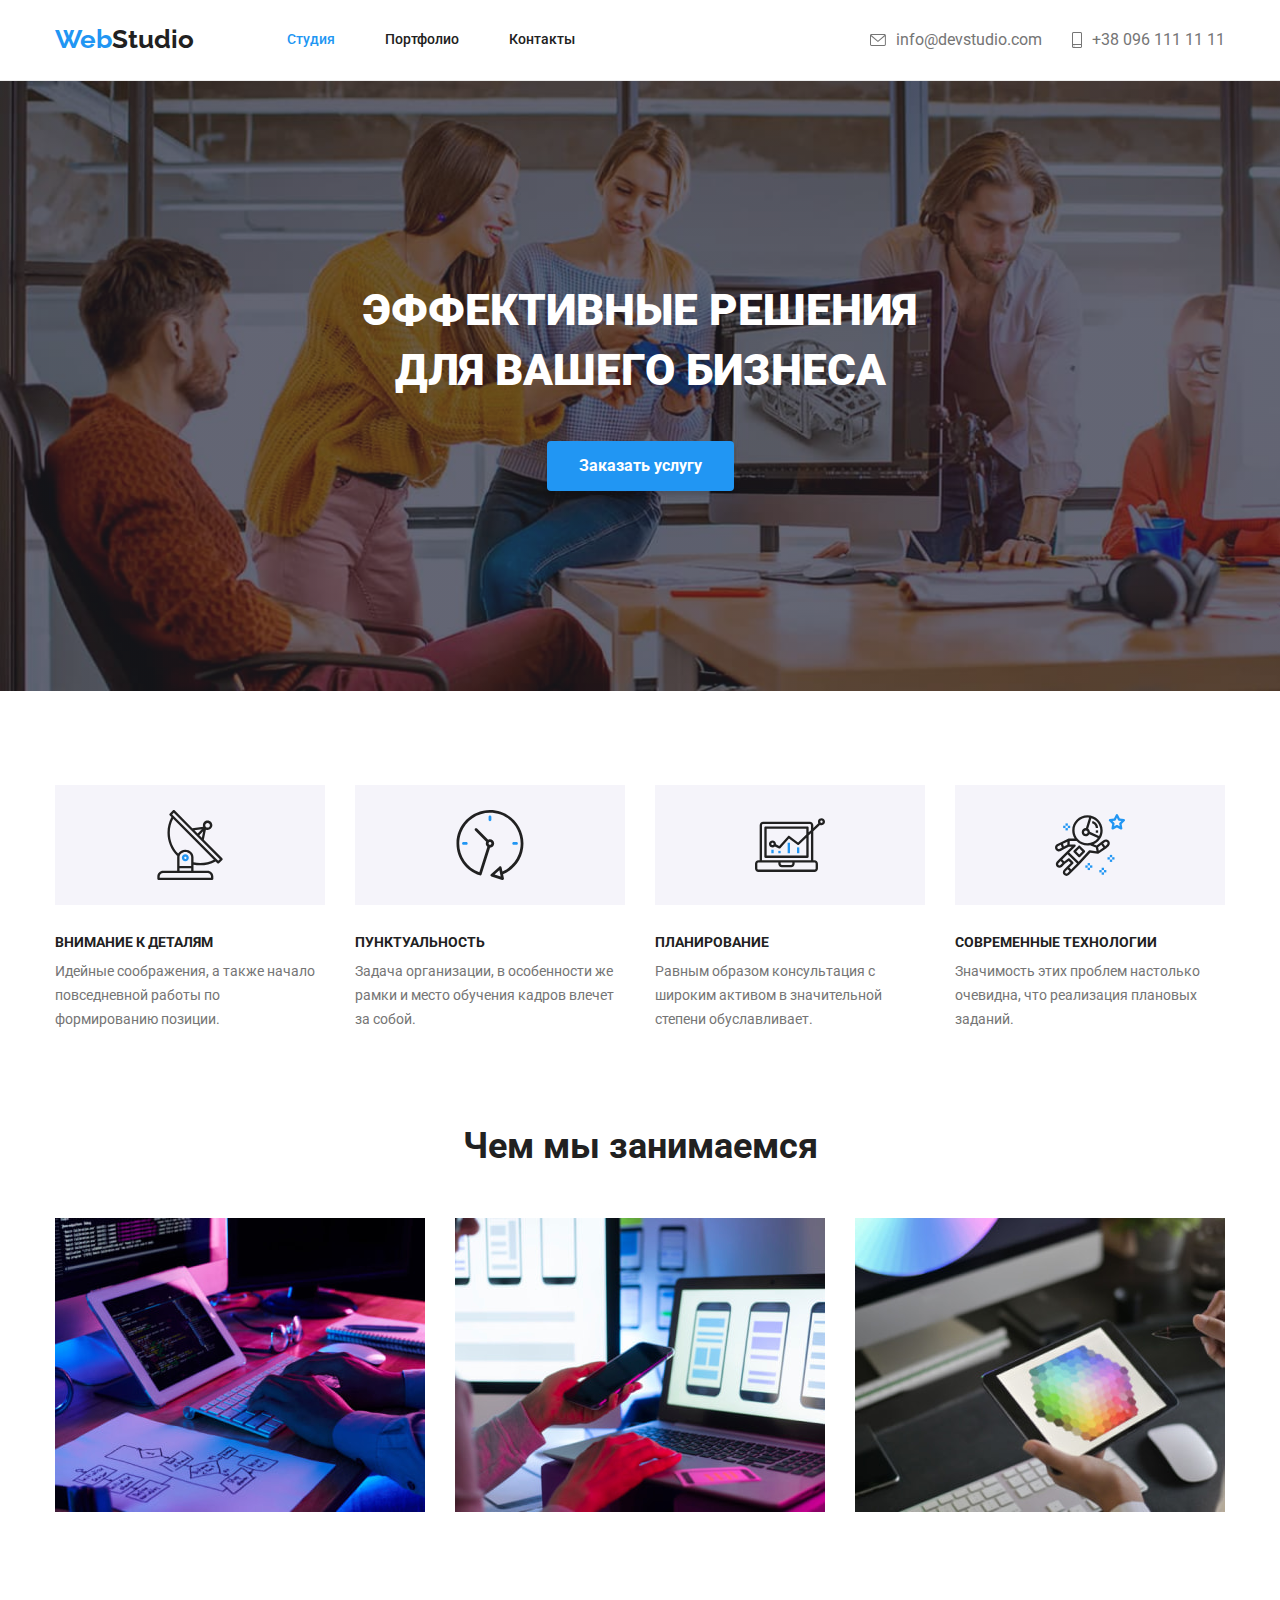
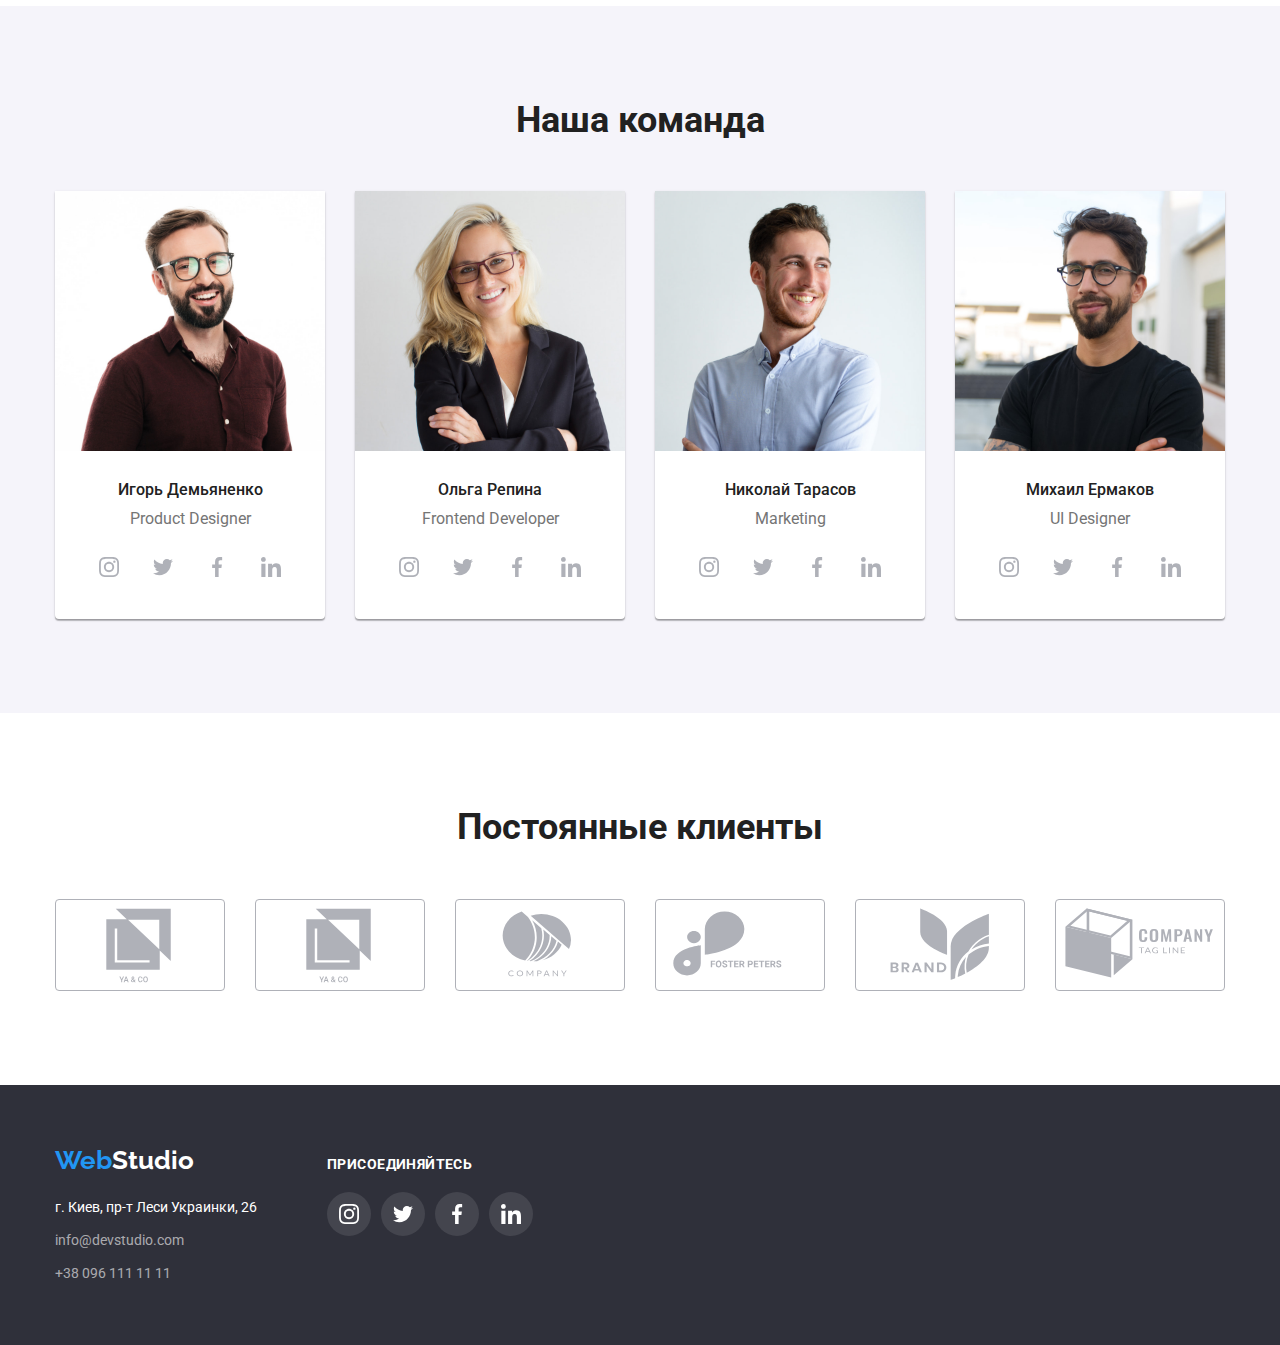
==== commit f00256fa: "Правки в іконках хедера" ====
--- a/index.html
+++ b/index.html
@@ -46,17 +46,17 @@
                 </ul>
             </nav>
             <ul class="header-contacts">
-                <li class="item">
+                <li class="header-contacts-item">
                     <a class="contacts-link" href="mailto:info@devstudio.com" class="contacts nav-contacts">
-                        <svg class="contacts-icon" with="16" height="12">
+                        <svg class="contacts-icon" width="16" height="12">
                             <use href="./img/sprite.svg#icon-mail"></use>
                         </svg>
                         info@devstudio.com
                     </a>
                 </li>
-                <li class="item">
+                <li class="header-contacts-item">
                     <a class="contacts-link" href="tet:+380961111111" class="contacts nav-contacts">
-                        <svg class="contacts-icon" with="10" height="16">
+                        <svg class="contacts-icon" width="10" height="16">
                             <use href="./img/sprite.svg#icon-phone"></use>
                         </svg>
                         +38 096 111 11 11
--- a/css/styles.css
+++ b/css/styles.css
@@ -125,6 +125,10 @@
     font-weight: 500;
     font-size: 14px;
     line-height: 1.14;
+}
+
+.header-contacts-item:not(:last-child) {
+    margin-right: 30px;
 }
 
 .contacts:hover,
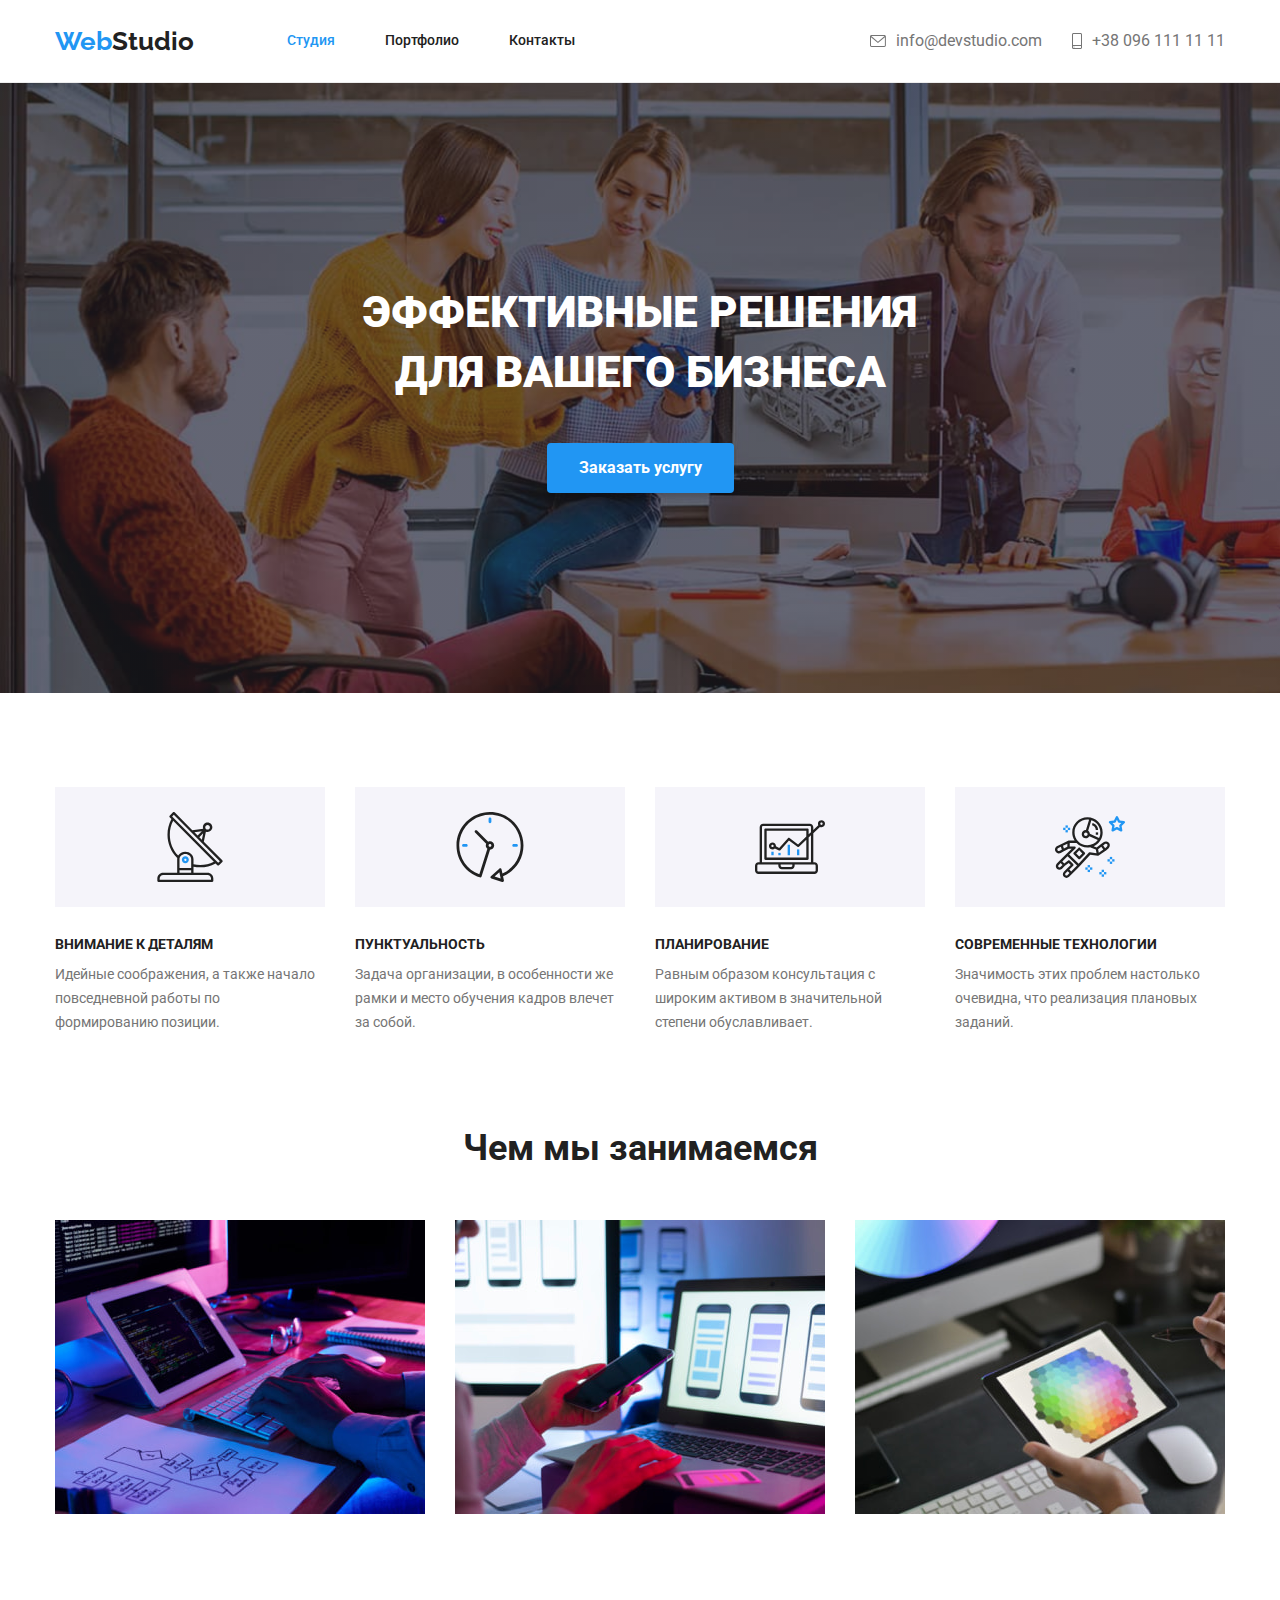
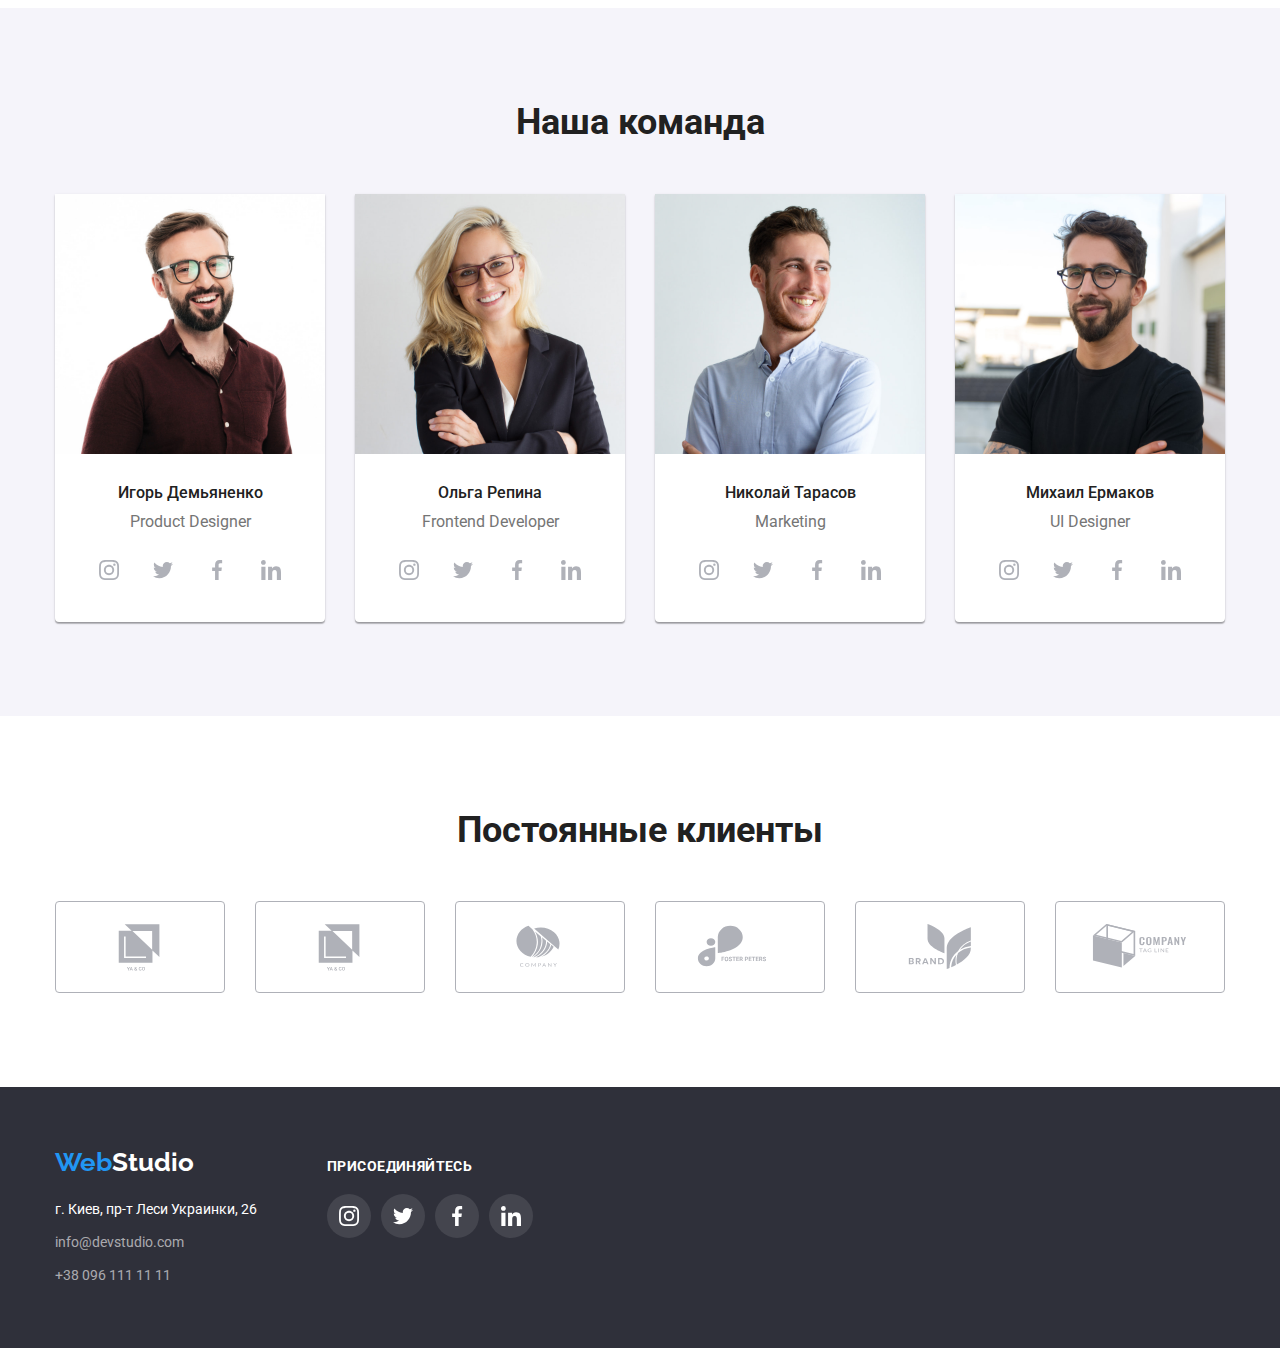
==== commit 4f08ddd4: "Додала правки" ====
--- a/index.html
+++ b/index.html
@@ -95,7 +95,7 @@
 
                     <li class="item">
                         <div class="benefits-pictures">
-                            <svg class="benefits-icons" widht="70" height="70">
+                            <svg class="benefits-icons" width="70" height="70">
                                 <use href="./img/sprite.svg#icon-clock-1"></use>
                             </svg>
                         </div>
@@ -109,7 +109,7 @@
 
                     <li class="item">
                         <div class="benefits-pictures">
-                            <svg class="benefits-icons" widht="70" height="70">
+                            <svg class="benefits-icons" width="70" height="70">
                                 <use href="./img/sprite.svg#icon-diagram-1"></use>
                             </svg>
                         </div>
@@ -123,7 +123,7 @@
 
                     <li class="item">
                         <div class="benefits-pictures">
-                            <svg class="benefits-icons" widht="70" height="70">
+                            <svg class="benefits-icons" width="70" height="70">
                                 <use href="./img/sprite.svg#icon-astronaut-1"></use>
                             </svg>
                         </div>
@@ -168,7 +168,7 @@
                             <ul class="social-icons-list">
                                 <li class="team-social-icons">
                                     <a class="link-social-icons" href="">
-                                        <svg class="social-icons" width="20" hight="20">
+                                        <svg class="social-icons" width="20" height="20">
                                             <use href="./img/sprite.svg#icon-instagram">
                                             </use>
                                         </svg>
@@ -176,7 +176,7 @@
                                 </li>
                                 <li class="team-social-icons">
                                     <a class="link-social-icons" href="">
-                                        <svg class="social-icons" width="20" hight="20">
+                                        <svg class="social-icons" width="20" height="20">
                                             <use href="./img/sprite.svg#icon-twitter-1">
                                             </use>
                                         </svg>
@@ -184,7 +184,7 @@
                                 </li>
                                 <li class="team-social-icons">
                                     <a class="link-social-icons" href="">
-                                        <svg class="social-icons" width="20" hight="20">
+                                        <svg class="social-icons" width="20" height="20">
                                             <use href="./img/sprite.svg#icon-facebook">
                                             </use>
                                         </svg>
@@ -192,7 +192,7 @@
                                 </li>
                                 <li class="team-social-icons">
                                     <a class="link-social-icons" href="">
-                                        <svg class="social-icons" width="20" hight="20">
+                                        <svg class="social-icons" width="20" height="20">
                                             <use href="./img/sprite.svg#icon-linkedin">
                                             </use>
                                         </svg>
@@ -211,7 +211,7 @@
                             <ul class="social-icons-list">
                                 <li class="team-social-icons">
                                     <a class="link-social-icons" href="">
-                                        <svg class="social-icons" width="20" hight="20">
+                                        <svg class="social-icons" width="20" height="20">
                                             <use href="./img/sprite.svg#icon-instagram">
                                             </use>
                                         </svg>
@@ -219,7 +219,7 @@
                                 </li>
                                 <li class="team-social-icons">
                                     <a class="link-social-icons" href="">
-                                        <svg class="social-icons" width="20" hight="20">
+                                        <svg class="social-icons" width="20" height="20">
                                             <use href="./img/sprite.svg#icon-twitter-1">
                                             </use>
                                         </svg>
@@ -227,7 +227,7 @@
                                 </li>
                                 <li class="team-social-icons">
                                     <a class="link-social-icons" href="">
-                                        <svg class="social-icons" width="20" hight="20">
+                                        <svg class="social-icons" width="20" height="20">
                                             <use href="./img/sprite.svg#icon-facebook">
                                             </use>
                                         </svg>
@@ -235,7 +235,7 @@
                                 </li>
                                 <li class="team-social-icons">
                                     <a class="link-social-icons" href="">
-                                        <svg class="social-icons" width="20" hight="20">
+                                        <svg class="social-icons" width="20" height="20">
                                             <use href="./img/sprite.svg#icon-linkedin">
                                             </use>
                                         </svg>
@@ -253,7 +253,7 @@
                             <ul class="social-icons-list">
                                 <li class="team-social-icons">
                                     <a class="link-social-icons" href="">
-                                        <svg class="social-icons" width="20" hight="20">
+                                        <svg class="social-icons" width="20" height="20">
                                             <use href="./img/sprite.svg#icon-instagram">
                                             </use>
                                         </svg>
@@ -261,7 +261,7 @@
                                 </li>
                                 <li class="team-social-icons">
                                     <a class="link-social-icons" href="">
-                                        <svg class="social-icons" width="20" hight="20">
+                                        <svg class="social-icons" width="20" height="20">
                                             <use href="./img/sprite.svg#icon-twitter-1">
                                             </use>
                                         </svg>
@@ -269,7 +269,7 @@
                                 </li>
                                 <li class="team-social-icons">
                                     <a class="link-social-icons" href="">
-                                        <svg class="social-icons" width="20" hight="20">
+                                        <svg class="social-icons" width="20" height="20">
                                             <use href="./img/sprite.svg#icon-facebook">
                                             </use>
                                         </svg>
@@ -277,7 +277,7 @@
                                 </li>
                                 <li class="team-social-icons">
                                     <a class="link-social-icons" href="">
-                                        <svg class="social-icons" width="20" hight="20">
+                                        <svg class="social-icons" width="20" height="20">
                                             <use href="./img/sprite.svg#icon-linkedin">
                                             </use>
                                         </svg>
@@ -295,7 +295,7 @@
                             <ul class="social-icons-list">
                                 <li class="team-social-icons">
                                     <a class="link-social-icons" href="">
-                                        <svg class="social-icons" width="20" hight="20">
+                                        <svg class="social-icons" width="20" height="20">
                                             <use href="./img/sprite.svg#icon-instagram">
                                             </use>
                                         </svg>
@@ -303,7 +303,7 @@
                                 </li>
                                 <li class="team-social-icons">
                                     <a class="link-social-icons" href="">
-                                        <svg class="social-icons" width="20" hight="20">
+                                        <svg class="social-icons" width="20" height="20">
                                             <use href="./img/sprite.svg#icon-twitter-1">
                                             </use>
                                         </svg>
@@ -311,7 +311,7 @@
                                 </li>
                                 <li class="team-social-icons">
                                     <a class="link-social-icons" href="">
-                                        <svg class="social-icons" width="20" hight="20">
+                                        <svg class="social-icons" width="20" height="20">
                                             <use href="./img/sprite.svg#icon-facebook">
                                             </use>
                                         </svg>
@@ -319,7 +319,7 @@
                                 </li>
                                 <li class="team-social-icons">
                                     <a class="link-social-icons" href="">
-                                        <svg class="social-icons" width="20" hight="20">
+                                        <svg class="social-icons" width="20" height="20">
                                             <use href="./img/sprite.svg#icon-linkedin">
                                             </use>
                                         </svg>
@@ -338,7 +338,7 @@
                 <ul class="clients-list">
                     <li class="clients-item">
                         <a class="clients-link" href="">
-                            <svg class="clients-icons" widht="106" heigth="60">
+                            <svg class="clients-icons" width="106" height="60">
                                 <use href="./img/sprite.svg#icon-Logo-1">
                                 </use>
                             </svg>
@@ -346,7 +346,7 @@
                     </li>
                     <li class="clients-item">
                         <a class="clients-link" href="">
-                            <svg class="clients-icons" widht="106" heigth="60">
+                            <svg class="clients-icons" width="106" height="60">
                                 <use href="./img/sprite.svg#icon-Logo-1">
                                 </use>
                             </svg>
@@ -354,7 +354,7 @@
                     </li>
                     <li class="clients-item">
                         <a class="clients-link" href="">
-                            <svg class="clients-icons" widht="106" heigth="60">
+                            <svg class="clients-icons" width="106" height="60">
                                 <use href="./img/sprite.svg#icon-Logo-2">
                                 </use>
                             </svg>
@@ -362,7 +362,7 @@
                     </li>
                     <li class="clients-item">
                         <a class="clients-link" href="">
-                            <svg class="clients-icons" widht="106" heigth="60">
+                            <svg class="clients-icons" width="106" height="60">
                                 <use href="./img/sprite.svg#icon-Logo-3">
                                 </use>
                             </svg>
@@ -370,7 +370,7 @@
                     </li>
                     <li class="clients-item">
                         <a class="clients-link" href="">
-                            <svg class="clients-icons" widht="106" heigth="60">
+                            <svg class="clients-icons" width="106" height="60">
                                 <use href="./img/sprite.svg#icon-Logo-4">
                                 </use>
                             </svg>
@@ -378,7 +378,7 @@
                     </li>
                     <li class="clients-item">
                         <a class="clients-link" href="">
-                            <svg class="clients-icons" widht="106" heigth="60">
+                            <svg class="clients-icons" width="106" height="60">
                                 <use href="./img/sprite.svg#icon-Logo-5">
                                 </use>
                             </svg>
@@ -410,7 +410,7 @@
                 <ul class="footer-icons-list">
                     <li class="footer-social-icons">
                         <a class="link-footer-icons" href="">
-                            <svg class="social-icons-footer" width="20" hight="20">
+                            <svg class="social-icons-footer" width="20" height="20">
                                 <use href="./img/sprite.svg#icon-instagram">
                                 </use>
                             </svg>
@@ -418,7 +418,7 @@
                     </li>
                     <li class="footer-social-icons">
                         <a class="link-footer-icons" href="">
-                            <svg class="social-icons-footer" width="20" hight="20">
+                            <svg class="social-icons-footer" width="20" height="20">
                                 <use href="./img/sprite.svg#icon-twitter-1">
                                 </use>
                             </svg>
@@ -426,7 +426,7 @@
                     </li>
                     <li class="footer-social-icons">
                         <a class="link-footer-icons" href="">
-                            <svg class="social-icons-footer" width="20" hight="20">
+                            <svg class="social-icons-footer" width="20" height="20">
                                 <use href="./img/sprite.svg#icon-facebook">
                                 </use>
                             </svg>
@@ -434,7 +434,7 @@
                     </li>
                     <li class="footer-social-icons">
                         <a class="link-footer-icons" href="">
-                            <svg class="social-icons-footer" width="20" hight="20">
+                            <svg class="social-icons-footer" width="20" height="20">
                                 <use href="./img/sprite.svg#icon-linkedin">
                                 </use>
                             </svg>
--- a/css/styles.css
+++ b/css/styles.css
@@ -140,6 +140,8 @@
     display: flex;
     align-items: center;
     color: #757575;
+    padding-top: 32px;
+    padding-bottom: 32px;
 }
 
 .contacts-link:hover,
@@ -381,7 +383,11 @@
 .link-social-icons:hover,
 .link-social-icons:focus,
 .link-footer-icons:hover,
-.link-footer-icons:focus {
+.link-footer-icons:focus,
+.social-icons:hover,
+.social-icons:focus,
+.social-icons-footer:hover,
+.social-icons-footer:focus {
     background-color: #2196F3;
 }
 
@@ -405,13 +411,12 @@
 }
 
 .clients-item {
+    display: flex;
+    justify-content: center;
+    align-items: center;
+
     width: 170px;
     height: 92px;
-    border: 1px solid #AFB1B8;
-    border-radius: 4px;
-    display: flex;
-    justify-content: center;
-    align-items: center;
 }
 
 .clients-item:not(:last-child) {
@@ -424,11 +429,15 @@
 }
 
 .clients-link {
+    display: flex;
+    justify-content: center;
+    align-items: center;
+
     width: 100%;
     height: 100%;
-    display: flex;
-    justify-content: center;
-    align-items: center;
+    border: 1px solid #AFB1B8;
+    border-radius: 4px;
+
 }
 
 .clients-icons {
@@ -562,10 +571,15 @@
     margin-top: 30px;
     flex-basis: calc((100% - 90px) / 3);
     background: #FFFFFF;
+    border-top: 1px solid #EEEEEE;
+    border-right: 1px solid #EEEEEE;
+    border-bottom: 1px solid #EEEEEE;
+    border-left: 1px solid #EEEEEE;
 }
 
 .text-portfolio {
     padding: 20px 24px;
+
 }
 
 .filter-title {
@@ -580,4 +594,11 @@
     font-size: 16px;
     line-height: 1.87;
     color: #757575;
+}
+
+.card-link:hover,
+.card-link:focus {
+    box-shadow: 0px 1px 1px rgba(0, 0, 0, 0.12),
+        0px 4px 4px rgba(0, 0, 0, 0.06),
+        1px 4px 6px rgba(0, 0, 0, 0.16);
 }